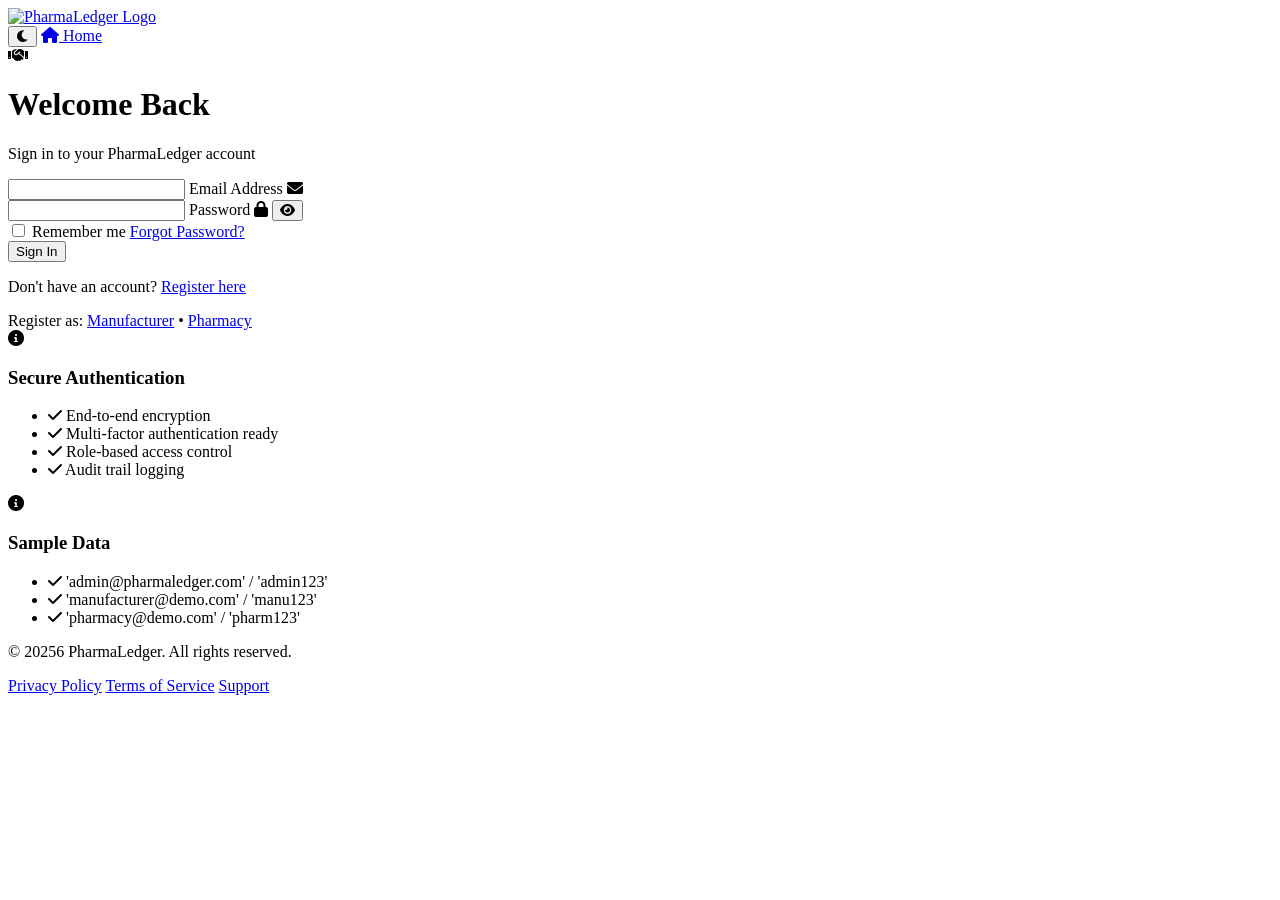
==== html/login.html @ 93283730 "add 3 files via upload" ====
<!DOCTYPE html>
<html lang="en" data-theme="light">

<head>
    <meta charset="UTF-8">
    <meta name="viewport" content="width=device-width, initial-scale=1.0">
    <meta name="description" content="PharmaLedger Login - Secure authentication for healthcare professionals">
    <title>Login - PharmaLedger</title>
    <link rel="shortcut icon" href="fas fa-moon" type="image/x-icon">
    <link rel="stylesheet" href="/css/login.css">
    <link href="https://cdnjs.cloudflare.com/ajax/libs/font-awesome/6.0.0/css/all.min.css" rel="stylesheet">
    <link href="https://fonts.googleapis.com/css2?family=Inter:wght@300;400;500;600;700&display=swap" rel="stylesheet">
</head>

<body>
    <!-- Background with animated gradients -->
    <div class="background">
        <div class="gradient-bg-1"></div>
        <div class="gradient-bg-2"></div>
        <div class="gradient-bg-3"></div>
    </div>

    <!-- Navigation Bar -->
    <nav class="navbar">
        <div class="nav-container">
            <div class="nav-logo">
                <a href="index.html" class="logo-link">
                    <img src="/images/favicon.png" alt="PharmaLedger Logo"  loading="eager" width="">
                </a>
            </div>

            <div class="nav-auth">
                <button class="theme-toggle" id="theme-toggle" aria-label="Toggle theme">
                    <i class="fas fa-moon" id="theme-icon"></i>
                </button>
                <a href="index.html" class="btn btn-outline">
                    <i class="fas fa-home"></i>
                    Home
                </a>
            </div>
        </div>
    </nav>

    <!-- Login Container -->
    <div class="login-container">
        <div class="login-card">
            <!-- Header -->
            <div class="login-header">
                <div class="header-icon">
                    <i class="fas fa-handshake"></i>
                </div>
                <h1>Welcome Back</h1>
                <p>Sign in to your PharmaLedger account</p>
            </div>

            <!-- Login Form -->
            <form class="login-form" id="login-form">
                <!-- Username/Email Field -->
                <div class="form-group">
                    <div class="input-wrapper">
                        <input type="email" id="email" name="email" required>
                        <label for="email" class="floating-label">Email Address</label>
                        <i class="fas fa-envelope input-icon"></i>
                    </div>
                </div>

                <!-- Password Field -->
                <div class="form-group">
                    <div class="input-wrapper">
                        <input type="password" id="password" name="password" required>
                        <label for="password" class="floating-label">Password</label>
                        <i class="fas fa-lock input-icon"></i>
                        <button type="button" class="password-toggle" id="password-toggle">
                            <i class="fas fa-eye"></i>
                        </button>
                    </div>
                </div>

                <!-- Error Message -->
                <div class="error-message" id="error-message" style="display: none;">
                    <i class="fas fa-exclamation-circle"></i>
                    <span id="error-text">Invalid email or password. Please try again.</span>
                </div>

                <!-- Remember Me & Forgot Password -->
                <div class="form-options">
                    <label class="checkbox-wrapper">
                        <input type="checkbox" id="remember-me" name="remember-me">
                        <span class="checkmark"></span>
                        <span class="checkbox-label">Remember me</span>
                    </label>
                    <a href="#forgot-password" class="forgot-password">Forgot Password?</a>
                </div>

                <!-- Login Button -->
                <button type="submit" class="login-btn" id="login-btn">
                    <span class="btn-text">Sign In</span>
                    <i class="fas fa-spinner fa-spin btn-spinner" style="display: none;"></i>
                </button>

                <!-- Success Message -->
                <div class="success-message" id="success-message" style="display: none;">
                    <i class="fas fa-check-circle"></i>
                    <span>Login successful! Redirecting...</span>
                </div>
            </form>

            <!-- Registration Link -->
            <div class="login-footer">
                <p>Don't have an account?
                    <a href="#register" class="register-link">Register here</a>
                </p>
                <div class="stakeholder-links">
                    <span>Register as:</span>
                    <a href="#register-manufacturer" class="stakeholder-link">Manufacturer</a>
                    <span>•</span>
                    <a href="#register-pharmacy" class="stakeholder-link">Pharmacy</a>
                </div>
            </div>
        </div>

        <!-- Additional Info Card -->
        <div class="info-card">
            <div class="info-header">
                <i class="fas fa-info-circle"></i>
                <h3>Secure Authentication</h3>
            </div>
            <ul class="info-list">
                <li><i class="fas fa-check"></i> End-to-end encryption</li>
                <li><i class="fas fa-check"></i> Multi-factor authentication ready</li>
                <li><i class="fas fa-check"></i> Role-based access control</li>
                <li><i class="fas fa-check"></i> Audit trail logging</li>
            </ul>
        </div>
        <div class="info-card">
            <div class="info-header">
                <i class="fas fa-info-circle"></i>
                <h3>Sample Data</h3>
            </div>
            <ul class="info-list">
                <li><i class="fas fa-check"></i> 'admin@pharmaledger.com' / 'admin123'</li>
                <li><i class="fas fa-check"></i> 'manufacturer@demo.com' / 'manu123'</li>
                <li><i class="fas fa-check"></i> 'pharmacy@demo.com' / 'pharm123'</li>
            </ul>
        </div>
    </div>

    <!-- Footer -->
    <footer class="login-footer-bottom">
        <div class="footer-content">
            <p>&copy; 20256 PharmaLedger. All rights reserved.</p>
            <div class="footer-links">
                <a href="#privacy">Privacy Policy</a>
                <a href="#terms">Terms of Service</a>
                <a href="#support">Support</a>
            </div>
        </div>
    </footer>

    <!-- Loading Overlay -->
    <div class="loading-overlay" id="loading-overlay" style="display: none;">
        <div class="loading-spinner">
            <div class="spinner"></div>
            <p>Authenticating...</p>
        </div>
    </div>

    <script src="/js/login.js"></script>
</body>

</html>
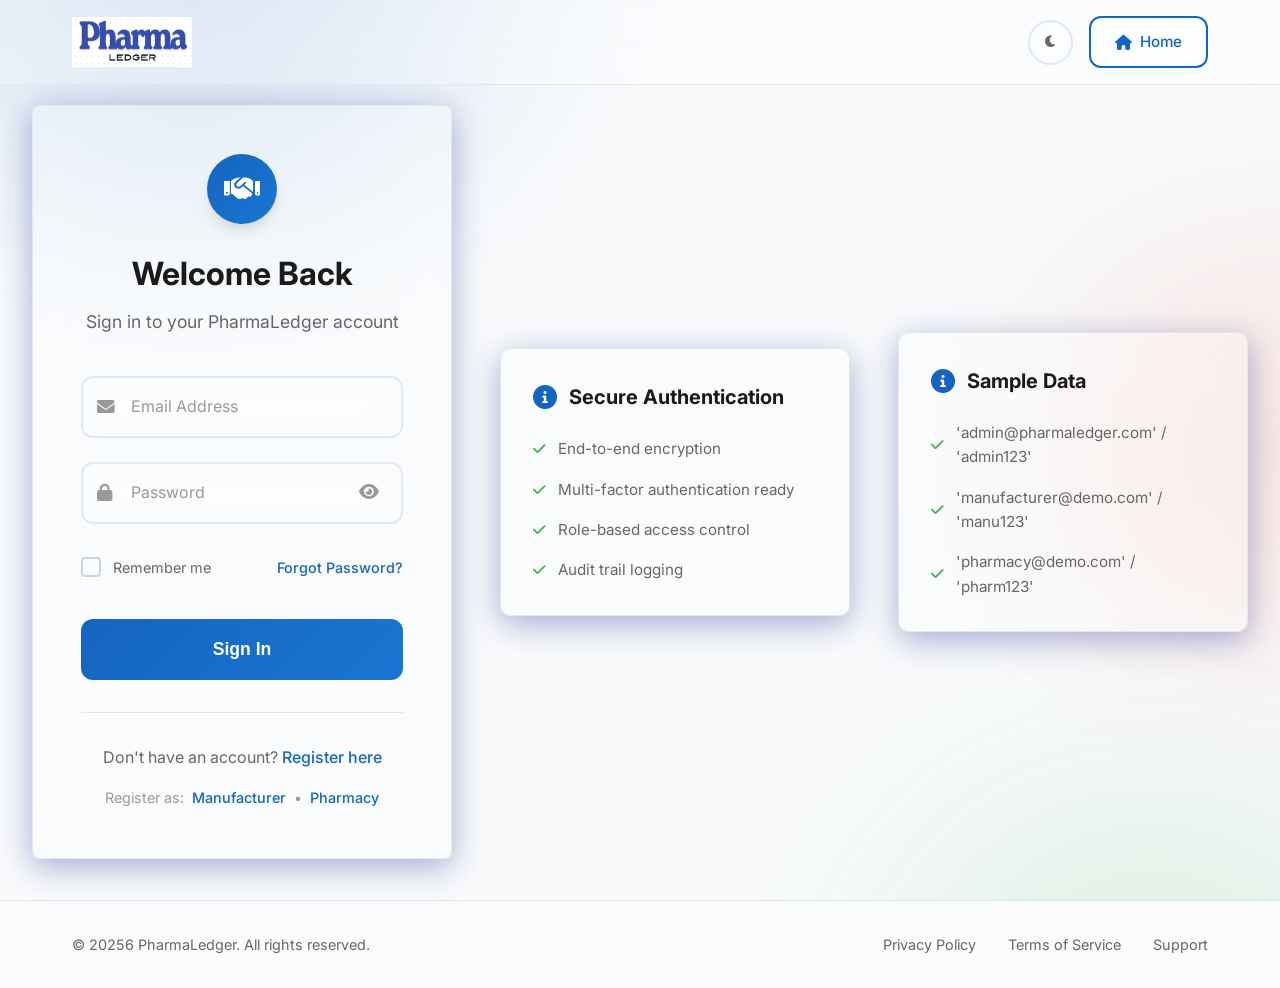
==== commit 4b00bdbe: "Update login.html" ====
--- a/html/login.html
+++ b/html/login.html
@@ -13,14 +13,12 @@
 </head>
 
 <body>
-    <!-- Background with animated gradients -->
     <div class="background">
         <div class="gradient-bg-1"></div>
         <div class="gradient-bg-2"></div>
         <div class="gradient-bg-3"></div>
     </div>
 
-    <!-- Navigation Bar -->
     <nav class="navbar">
         <div class="nav-container">
             <div class="nav-logo">
@@ -41,10 +39,8 @@
         </div>
     </nav>
 
-    <!-- Login Container -->
     <div class="login-container">
         <div class="login-card">
-            <!-- Header -->
             <div class="login-header">
                 <div class="header-icon">
                     <i class="fas fa-handshake"></i>
@@ -53,9 +49,7 @@
                 <p>Sign in to your PharmaLedger account</p>
             </div>
 
-            <!-- Login Form -->
             <form class="login-form" id="login-form">
-                <!-- Username/Email Field -->
                 <div class="form-group">
                     <div class="input-wrapper">
                         <input type="email" id="email" name="email" required>
@@ -64,7 +58,6 @@
                     </div>
                 </div>
 
-                <!-- Password Field -->
                 <div class="form-group">
                     <div class="input-wrapper">
                         <input type="password" id="password" name="password" required>
@@ -76,13 +69,11 @@
                     </div>
                 </div>
 
-                <!-- Error Message -->
                 <div class="error-message" id="error-message" style="display: none;">
                     <i class="fas fa-exclamation-circle"></i>
                     <span id="error-text">Invalid email or password. Please try again.</span>
                 </div>
 
-                <!-- Remember Me & Forgot Password -->
                 <div class="form-options">
                     <label class="checkbox-wrapper">
                         <input type="checkbox" id="remember-me" name="remember-me">
@@ -92,20 +83,17 @@
                     <a href="#forgot-password" class="forgot-password">Forgot Password?</a>
                 </div>
 
-                <!-- Login Button -->
                 <button type="submit" class="login-btn" id="login-btn">
                     <span class="btn-text">Sign In</span>
                     <i class="fas fa-spinner fa-spin btn-spinner" style="display: none;"></i>
                 </button>
 
-                <!-- Success Message -->
                 <div class="success-message" id="success-message" style="display: none;">
                     <i class="fas fa-check-circle"></i>
                     <span>Login successful! Redirecting...</span>
                 </div>
             </form>
 
-            <!-- Registration Link -->
             <div class="login-footer">
                 <p>Don't have an account?
                     <a href="#register" class="register-link">Register here</a>
@@ -119,7 +107,6 @@
             </div>
         </div>
 
-        <!-- Additional Info Card -->
         <div class="info-card">
             <div class="info-header">
                 <i class="fas fa-info-circle"></i>
@@ -145,7 +132,6 @@
         </div>
     </div>
 
-    <!-- Footer -->
     <footer class="login-footer-bottom">
         <div class="footer-content">
             <p>&copy; 20256 PharmaLedger. All rights reserved.</p>
@@ -157,7 +143,6 @@
         </div>
     </footer>
 
-    <!-- Loading Overlay -->
     <div class="loading-overlay" id="loading-overlay" style="display: none;">
         <div class="loading-spinner">
             <div class="spinner"></div>
@@ -168,4 +153,4 @@
     <script src="/js/login.js"></script>
 </body>
 
-</html>+</html>
--- a/css/login.css
+++ b/css/login.css
@@ -0,0 +1,884 @@
+* {
+    margin: 0;
+    padding: 0;
+    box-sizing: border-box;
+}
+
+html {
+    font-size: 16px;
+    scroll-behavior: smooth;
+}
+
+body {
+    font-family: 'Inter', -apple-system, BlinkMacSystemFont, 'Segoe UI', Roboto, sans-serif;
+    line-height: 1.6;
+    color: var(--text-primary);
+    background: var(--bg-primary);
+    transition: all 0.3s ease;
+    min-height: 100vh;
+    position: relative;
+    overflow-x: hidden;
+}
+
+:root {
+    --primary: #1565C0;
+    --primary-light: #1976D2;
+    --primary-dark: #0d47a1;
+    --secondary: #4CAF50;
+    --accent: #FF5722;
+    --success: #4CAF50;
+    --warning: #FF9800;
+    --danger: #F44336;
+
+    --text-primary: #1a1a1a;
+    --text-secondary: #666666;
+    --text-light: #999999;
+    --text-white: #ffffff;
+
+    --bg-primary: #f8fafc;
+    --bg-secondary: #ffffff;
+    --bg-tertiary: #f1f5f9;
+    --bg-glass: rgba(255, 255, 255, 0.25);
+    --bg-glass-dark: rgba(255, 255, 255, 0.15);
+
+    --border-light: #e2e8f0;
+    --border-medium: #cbd5e1;
+    --border-focus: #1565C0;
+
+    --shadow-sm: 0 1px 2px 0 rgba(0, 0, 0, 0.05);
+    --shadow-md: 0 4px 6px -1px rgba(0, 0, 0, 0.1), 0 2px 4px -1px rgba(0, 0, 0, 0.06);
+    --shadow-lg: 0 10px 15px -3px rgba(0, 0, 0, 0.1), 0 4px 6px -2px rgba(0, 0, 0, 0.05);
+    --shadow-xl: 0 20px 25px -5px rgba(0, 0, 0, 0.1), 0 10px 10px -5px rgba(0, 0, 0, 0.04);
+    --shadow-glass: 0 8px 32px 0 rgba(31, 38, 135, 0.37);
+
+    --backdrop-blur: blur(20px);
+}
+
+[data-theme="dark"] {
+    --text-primary: #f1f5f9;
+    --text-secondary: #cbd5e1;
+    --text-light: #94a3b8;
+
+    --bg-primary: #0f172a;
+    --bg-secondary: #1e293b;
+    --bg-tertiary: #334155;
+    --bg-glass: rgba(30, 41, 59, 0.25);
+    --bg-glass-dark: rgba(15, 23, 42, 0.4);
+
+    --border-light: #334155;
+    --border-medium: #475569;
+
+    --shadow-sm: 0 1px 2px 0 rgba(0, 0, 0, 0.3);
+    --shadow-md: 0 4px 6px -1px rgba(0, 0, 0, 0.3), 0 2px 4px -1px rgba(0, 0, 0, 0.2);
+    --shadow-lg: 0 10px 15px -3px rgba(0, 0, 0, 0.3), 0 4px 6px -2px rgba(0, 0, 0, 0.2);
+    --shadow-xl: 0 20px 25px -5px rgba(0, 0, 0, 0.4), 0 10px 10px -5px rgba(0, 0, 0, 0.3);
+    --shadow-glass: 0 8px 32px 0 rgba(0, 0, 0, 0.5);
+}
+
+.background {
+    position: fixed;
+    top: 0;
+    left: 0;
+    width: 100%;
+    height: 100%;
+    z-index: -1;
+    overflow: hidden;
+}
+
+.gradient-bg-1,
+.gradient-bg-2,
+.gradient-bg-3 {
+    position: absolute;
+    border-radius: 50%;
+    filter: blur(60px);
+    opacity: 0.7;
+    animation: float 20s ease-in-out infinite;
+}
+
+.gradient-bg-1 {
+    top: -50%;
+    left: -25%;
+    width: 80%;
+    height: 80%;
+    background: radial-gradient(circle, rgba(21, 101, 192, 0.3) 0%, transparent 70%);
+    animation-delay: 0s;
+}
+
+.gradient-bg-2 {
+    bottom: -50%;
+    right: -25%;
+    width: 70%;
+    height: 70%;
+    background: radial-gradient(circle, rgba(76, 175, 80, 0.25) 0%, transparent 70%);
+    animation-delay: 7s;
+}
+
+.gradient-bg-3 {
+    top: 20%;
+    right: -30%;
+    width: 60%;
+    height: 60%;
+    background: radial-gradient(circle, rgba(255, 87, 34, 0.2) 0%, transparent 70%);
+    animation-delay: 14s;
+}
+
+@keyframes float {
+
+    0%,
+    100% {
+        transform: translate(0, 0) rotate(0deg);
+    }
+
+    25% {
+        transform: translate(30px, -30px) rotate(90deg);
+    }
+
+    50% {
+        transform: translate(-20px, 20px) rotate(180deg);
+    }
+
+    75% {
+        transform: translate(-30px, -10px) rotate(270deg);
+    }
+}
+
+.navbar {
+    position: fixed;
+    top: 0;
+    left: 0;
+    right: 0;
+    background: var(--bg-glass);
+    backdrop-filter: var(--backdrop-blur);
+    border-bottom: 1px solid var(--border-light);
+    z-index: 1000;
+    transition: all 0.3s ease;
+}
+
+.nav-container {
+    display: flex;
+    align-items: center;
+    justify-content: space-between;
+    padding: 1rem 2rem;
+    max-width: 1200px;
+    margin: 0 auto;
+}
+
+.nav-logo .logo-link {
+    display: flex;
+    align-items: center;
+    gap: 0.75rem;
+    font-weight: 700;
+    font-size: 1.5rem;
+    color: var(--primary);
+    text-decoration: none;
+    transition: all 0.3s ease;
+}
+
+.nav-logo .logo-link:hover {
+    transform: scale(1.05);
+}
+
+.nav-logo img {
+    width: 120px;
+    height: 50px;
+}
+
+.nav-auth {
+    display: flex;
+    align-items: center;
+    gap: 1rem;
+}
+
+.theme-toggle {
+    background: var(--bg-glass);
+    border: 2px solid var(--border-light);
+    border-radius: 50%;
+    width: 45px;
+    height: 45px;
+    display: flex;
+    align-items: center;
+    justify-content: center;
+    cursor: pointer;
+    color: var(--text-secondary);
+    transition: all 0.3s ease;
+    backdrop-filter: var(--backdrop-blur);
+}
+
+.theme-toggle:hover {
+    background: var(--primary);
+    color: white;
+    border-color: var(--primary);
+    transform: rotate(180deg) scale(1.1);
+}
+
+.btn {
+    display: inline-flex;
+    align-items: center;
+    gap: 0.5rem;
+    padding: 0.75rem 1.5rem;
+    border: none;
+    border-radius: 0.75rem;
+    font-weight: 500;
+    font-size: 0.95rem;
+    text-decoration: none;
+    cursor: pointer;
+    transition: all 0.3s ease;
+    backdrop-filter: var(--backdrop-blur);
+}
+
+.btn-outline {
+    background: var(--bg-glass);
+    color: var(--primary);
+    border: 2px solid var(--primary);
+}
+
+.btn-outline:hover {
+    background: var(--primary);
+    color: white;
+    transform: translateY(-2px);
+    box-shadow: var(--shadow-lg);
+}
+
+.login-container {
+    display: flex;
+    align-items: center;
+    justify-content: center;
+    min-height: 100vh;
+    padding: 6rem 2rem 2rem;
+    gap: 3rem;
+}
+
+.login-card {
+    background: var(--bg-glass);
+    backdrop-filter: var(--backdrop-blur);
+    border: 1px solid var(--border-light);
+    border-radius: 0.5rem;
+    padding: 3rem;
+    width: 100%;
+    max-width: 450px;
+    box-shadow: var(--shadow-glass);
+    transition: all 0.3s ease;
+    position: relative;
+    overflow: hidden;
+}
+
+.login-card::before {
+    content: '';
+    position: absolute;
+    top: 0;
+    left: 0;
+    right: 0;
+    height: 4px;
+   
+}
+
+.login-card:hover {
+    transform: translateY(-5px);
+    box-shadow: var(--shadow-xl);
+}
+
+.login-header {
+    text-align: center;
+    margin-bottom: 2.5rem;
+}
+
+.header-icon {
+    width: 70px;
+    height: 70px;
+    background: linear-gradient(135deg, var(--primary) 0%, var(--primary-light) 100%);
+    border-radius: 50%;
+    display: flex;
+    align-items: center;
+    justify-content: center;
+    margin: 0 auto 1.5rem;
+    box-shadow: var(--shadow-lg);
+    animation: pulse 2s infinite;
+}
+
+@keyframes pulse {
+
+    0%,
+    100% {
+        transform: scale(1);
+    }
+
+    50% {
+        transform: scale(1.05);
+    }
+}
+
+.header-icon i {
+    font-size: 1.8rem;
+    color: white;
+}
+
+.login-header h1 {
+    font-size: 2rem;
+    font-weight: 700;
+    margin-bottom: 0.5rem;
+    color: var(--text-primary);
+}
+
+.login-header p {
+    color: var(--text-secondary);
+    font-size: 1.1rem;
+}
+
+.login-form {
+    display: flex;
+    flex-direction: column;
+    gap: 1.5rem;
+}
+
+.form-group {
+    position: relative;
+}
+
+.input-wrapper {
+    position: relative;
+    display: flex;
+    align-items: center;
+}
+
+.input-wrapper input {
+    width: 100%;
+    padding: 1.25rem 3rem 1.25rem 3rem;
+    border: 2px solid var(--border-light);
+    border-radius: 0.75rem;
+    background: var(--bg-glass-dark);
+    backdrop-filter: var(--backdrop-blur);
+    color: var(--text-primary);
+    font-size: 1rem;
+    transition: all 0.3s ease;
+    outline: none;
+}
+
+.input-wrapper input:focus {
+    border-color: var(--border-focus);
+    background: var(--bg-secondary);
+    box-shadow: 0 0 0 4px rgba(21, 101, 192, 0.1);
+    transform: translateY(-2px);
+}
+
+.input-wrapper input:valid,
+.input-wrapper input:focus {
+    border-color: var(--border-focus);
+}
+
+.floating-label {
+    position: absolute;
+    left: 3rem;
+    top: 50%;
+    transform: translateY(-50%);
+    background: var(--shadow-glass);
+    color: var(--text-light);
+    font-size: 1rem;
+    pointer-events: none;
+    transition: all 0.3s ease;
+    padding: 0 0.1rem;
+    border-radius: 0.25rem;
+}
+
+.input-wrapper input:focus+.floating-label,
+.input-wrapper input:valid+.floating-label {
+    top: 0;
+    left: 2.5rem;
+    font-size: 0.8rem;
+    color: var(--primary);
+    font-weight: 500;
+    background : rgba(30, 41, 59, 0.692);
+}
+
+.input-icon {
+    position: absolute;
+    left: 1rem;
+    color: var(--text-light);
+    font-size: 1.1rem;
+    transition: all 0.3s ease;
+}
+
+.input-wrapper input:focus~.input-icon {
+    color: var(--primary);
+    transform: scale(1.1);
+}
+
+.password-toggle {
+    position: absolute;
+    right: 1rem;
+    background: none;
+    border: none;
+    color: var(--text-light);
+    cursor: pointer;
+    font-size: 1.1rem;
+    transition: all 0.3s ease;
+    padding: 0.5rem;
+    border-radius: 0.25rem;
+}
+
+.password-toggle:hover {
+    color: var(--primary);
+    background: var(--bg-glass);
+}
+
+.error-message {
+    background: linear-gradient(135deg, rgba(244, 67, 54, 0.1) 0%, rgba(244, 67, 54, 0.05) 100%);
+    border: 1px solid rgba(244, 67, 54, 0.3);
+    border-radius: 0.75rem;
+    padding: 1rem;
+    display: flex;
+    align-items: center;
+    gap: 0.75rem;
+    color: var(--danger);
+    font-size: 0.95rem;
+    animation: slideDown 0.3s ease;
+    backdrop-filter: var(--backdrop-blur);
+}
+
+@keyframes slideDown {
+    from {
+        opacity: 0;
+        transform: translateY(-10px);
+    }
+
+    to {
+        opacity: 1;
+        transform: translateY(0);
+    }
+}
+
+.error-message i {
+    font-size: 1.2rem;
+    flex-shrink: 0;
+}
+
+.success-message {
+    background: linear-gradient(135deg, rgba(76, 175, 80, 0.1) 0%, rgba(76, 175, 80, 0.05) 100%);
+    border: 1px solid rgba(76, 175, 80, 0.3);
+    border-radius: 0.75rem;
+    padding: 1rem;
+    display: flex;
+    align-items: center;
+    gap: 0.75rem;
+    color: var(--success);
+    font-size: 0.95rem;
+    animation: slideDown 0.3s ease;
+    backdrop-filter: var(--backdrop-blur);
+}
+
+.success-message i {
+    font-size: 1.2rem;
+    flex-shrink: 0;
+}
+
+.form-options {
+    display: flex;
+    justify-content: space-between;
+    align-items: center;
+    margin: 0.5rem 0;
+}
+
+.checkbox-wrapper {
+    display: flex;
+    align-items: center;
+    gap: 0.75rem;
+    cursor: pointer;
+    user-select: none;
+}
+
+.checkbox-wrapper input[type="checkbox"] {
+    display: none;
+}
+
+.checkmark {
+    width: 20px;
+    height: 20px;
+    border: 2px solid var(--border-medium);
+    border-radius: 0.25rem;
+    position: relative;
+    background: var(--bg-glass);
+    transition: all 0.3s ease;
+}
+
+.checkbox-wrapper input[type="checkbox"]:checked+.checkmark {
+    background: var(--primary);
+    border-color: var(--primary);
+}
+
+.checkbox-wrapper input[type="checkbox"]:checked+.checkmark::after {
+    content: '';
+    position: absolute;
+    top: 2px;
+    left: 6px;
+    width: 4px;
+    height: 10px;
+    border: solid white;
+    border-width: 0 2px 2px 0;
+    transform: rotate(45deg);
+}
+
+.checkbox-label {
+    color: var(--text-secondary);
+    font-size: 0.9rem;
+}
+
+.forgot-password {
+    color: var(--primary);
+    text-decoration: none;
+    font-size: 0.9rem;
+    font-weight: 500;
+    transition: all 0.3s ease;
+}
+
+.forgot-password:hover {
+    color: var(--primary-dark);
+    text-decoration: underline;
+}
+
+.login-btn {
+    background: linear-gradient(135deg, var(--primary) 0%, var(--primary-light) 100%);
+    color: white;
+    border: none;
+    border-radius: 0.75rem;
+    padding: 1.25rem;
+    font-size: 1.1rem;
+    font-weight: 600;
+    cursor: pointer;
+    transition: all 0.3s ease;
+    position: relative;
+    overflow: hidden;
+    margin-top: 0.5rem;
+    display: flex;
+    align-items: center;
+    justify-content: center;
+    gap: 0.5rem;
+}
+
+.login-btn:hover {
+    background: linear-gradient(135deg, var(--primary-light) 0%, var(--primary) 100%);
+    transform: translateY(-2px);
+    box-shadow: var(--shadow-lg);
+}
+
+.login-btn:active {
+    transform: translateY(0);
+}
+
+.login-btn:disabled {
+    opacity: 0.7;
+    cursor: not-allowed;
+    transform: none;
+}
+
+.btn-spinner {
+    animation: spin 1s linear infinite;
+}
+
+@keyframes spin {
+    from {
+        transform: rotate(0deg);
+    }
+
+    to {
+        transform: rotate(360deg);
+    }
+}
+
+.login-footer {
+    text-align: center;
+    margin-top: 2rem;
+    padding-top: 2rem;
+    border-top: 1px solid var(--border-light);
+}
+
+.login-footer p {
+    color: var(--text-secondary);
+    margin-bottom: 1rem;
+}
+
+.register-link {
+    color: var(--primary);
+    text-decoration: none;
+    font-weight: 500;
+    transition: all 0.3s ease;
+}
+
+.register-link:hover {
+    color: var(--primary-dark);
+    text-decoration: underline;
+}
+
+.stakeholder-links {
+    display: flex;
+    align-items: center;
+    justify-content: center;
+    gap: 0.5rem;
+    font-size: 0.9rem;
+    color: var(--text-light);
+    margin-top: 0.5rem;
+}
+
+.stakeholder-link {
+    color: var(--primary);
+    text-decoration: none;
+    font-weight: 500;
+    transition: all 0.3s ease;
+}
+
+.stakeholder-link:hover {
+    color: var(--primary-dark);
+    text-decoration: underline;
+}
+
+.info-card {
+    background: var(--bg-glass);
+    backdrop-filter: var(--backdrop-blur);
+    border: 1px solid var(--border-light);
+    border-radius: 0.7rem;
+    padding: 2rem;
+    width: 100%;
+    max-width: 350px;
+    box-shadow: var(--shadow-glass);
+    transition: all 0.3s ease;
+}
+
+.info-card:hover {
+    transform: translateY(-5px);
+    box-shadow: var(--shadow-xl);
+}
+
+.info-header {
+    display: flex;
+    align-items: center;
+    gap: 0.75rem;
+    margin-bottom: 1.5rem;
+}
+
+.info-header i {
+    color: var(--primary);
+    font-size: 1.5rem;
+}
+
+.info-header h3 {
+    color: var(--text-primary);
+    font-size: 1.25rem;
+}
+
+.info-list {
+    list-style: none;
+    display: flex;
+    flex-direction: column;
+    gap: 1rem;
+}
+
+.info-list li {
+    display: flex;
+    align-items: center;
+    gap: 0.75rem;
+    color: var(--text-secondary);
+    font-size: 0.95rem;
+}
+
+.info-list i {
+    color: var(--success);
+    font-size: 0.9rem;
+    flex-shrink: 0;
+}
+
+.login-footer-bottom {
+    background: var(--bg-glass);
+    backdrop-filter: var(--backdrop-blur);
+    border-top: 1px solid var(--border-light);
+    padding: 2rem 0;
+    margin-top: auto;
+}
+
+.footer-content {
+    max-width: 1200px;
+    margin: 0 auto;
+    padding: 0 2rem;
+    display: flex;
+    justify-content: space-between;
+    align-items: center;
+}
+
+.footer-content p {
+    color: var(--text-secondary);
+    font-size: 0.9rem;
+}
+
+.footer-links {
+    display: flex;
+    gap: 2rem;
+}
+
+.footer-links a {
+    color: var(--text-secondary);
+    text-decoration: none;
+    font-size: 0.9rem;
+    transition: color 0.3s ease;
+}
+
+.footer-links a:hover {
+    color: var(--primary);
+}
+.loading-overlay {
+    position: fixed;
+    top: 0;
+    left: 0;
+    width: 100%;
+    height: 100%;
+    background: rgba(0, 0, 0, 0.5);
+    backdrop-filter: blur(10px);
+    z-index: 9999;
+    display: flex;
+    align-items: center;
+    justify-content: center;
+}
+
+.loading-spinner {
+    background: var(--bg-secondary);
+    border-radius: 1rem;
+    padding: 2rem;
+    text-align: center;
+    box-shadow: var(--shadow-xl);
+}
+
+.spinner {
+    width: 40px;
+    height: 40px;
+    border: 4px solid var(--border-light);
+    border-top: 4px solid var(--primary);
+    border-radius: 50%;
+    margin: 0 auto 1rem;
+    animation: spin 1s linear infinite;
+}
+
+.loading-spinner p {
+    color: var(--text-primary);
+    font-weight: 500;
+}
+
+/*reSPONSIVENESS SETTINGS  */
+@media (max-width: 1024px) {
+    .login-container {
+        flex-direction: column;
+        gap: 2rem;
+    }
+
+    .info-card {
+        max-width: 450px;
+    }
+}
+
+@media (max-width: 768px) {
+    .login-container {
+        padding: 5rem 1rem 2rem;
+    }
+
+    .login-card {
+        padding: 2rem;
+    }
+
+    .nav-container {
+        padding: 1rem;
+    }
+
+    .login-header h1 {
+        font-size: 1.75rem;
+    }
+
+    .form-options {
+        flex-direction: column;
+        align-items: stretch;
+        gap: 1rem;
+    }
+
+    .stakeholder-links {
+        flex-direction: column;
+        gap: 0.25rem;
+    }
+
+    .footer-content {
+        flex-direction: column;
+        gap: 1rem;
+        text-align: center;
+    }
+
+    .footer-links {
+        gap: 1rem;
+    }
+}
+
+@media (max-width: 480px) {
+    .login-card {
+        padding: 1.5rem;
+        margin: 0 1rem;
+    }
+
+    .header-icon {
+        width: 60px;
+        height: 60px;
+    }
+
+    .header-icon i {
+        font-size: 1.5rem;
+    }
+
+    .login-header h1 {
+        font-size: 1.5rem;
+    }
+
+    .input-wrapper input {
+        padding: 1rem 2.5rem 1rem 2.5rem;
+    }
+
+    .floating-label {
+        left: 2.5rem;
+    }
+
+    .input-wrapper input:focus+.floating-label,
+    .input-wrapper input:valid+.floating-label {
+        left: 2rem;
+    }
+}
+
+/* SETTING GLOBAL ANIMATIONS */
+@media (prefers-reduced-motion: reduce) {
+    * {
+        animation-duration: 0.01ms !important;
+        animation-iteration-count: 1 !important;
+        transition-duration: 0.01ms !important;
+    }
+}
+
+*:focus {
+    outline: 2px solid var(--primary);
+    outline-offset: 2px;
+}
+
+::selection {
+    background: var(--primary);
+    color: white;
+}
+
+::-moz-selection {
+    background: var(--primary);
+    color: white;
+}
+
+::-webkit-scrollbar {
+    width: 8px;
+}
+
+::-webkit-scrollbar-track {
+    background: var(--bg-secondary);
+}
+
+::-webkit-scrollbar-thumb {
+    background: var(--primary);
+    border-radius: 4px;
+}
+
+::-webkit-scrollbar-thumb:hover {
+    background: var(--primary-dark);
+}
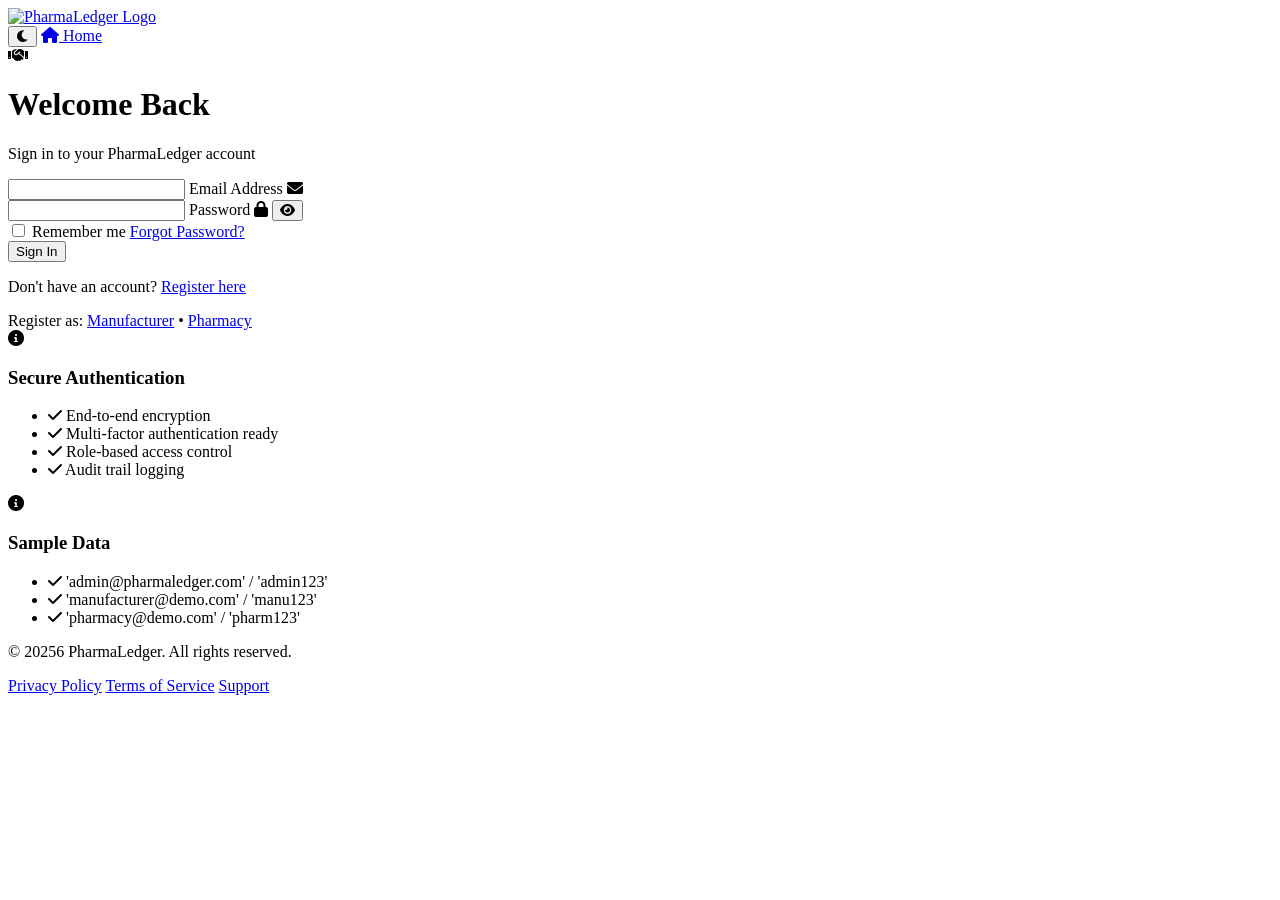
==== commit f3f53706: "Update login.html" ====
--- a/html/login.html
+++ b/html/login.html
@@ -7,7 +7,7 @@
     <meta name="description" content="PharmaLedger Login - Secure authentication for healthcare professionals">
     <title>Login - PharmaLedger</title>
     <link rel="shortcut icon" href="fas fa-moon" type="image/x-icon">
-    <link rel="stylesheet" href="/css/login.css">
+    <link rel="stylesheet" href="css/login.css">
     <link href="https://cdnjs.cloudflare.com/ajax/libs/font-awesome/6.0.0/css/all.min.css" rel="stylesheet">
     <link href="https://fonts.googleapis.com/css2?family=Inter:wght@300;400;500;600;700&display=swap" rel="stylesheet">
 </head>
@@ -23,7 +23,7 @@
         <div class="nav-container">
             <div class="nav-logo">
                 <a href="index.html" class="logo-link">
-                    <img src="/images/favicon.png" alt="PharmaLedger Logo"  loading="eager" width="">
+                    <img src="images/favicon.png" alt="PharmaLedger Logo"  loading="eager" width="">
                 </a>
             </div>
 
@@ -150,7 +150,8 @@
         </div>
     </div>
 
-    <script src="/js/login.js"></script>
+    <script src="js/login.js"></script>
 </body>
 
 </html>
+
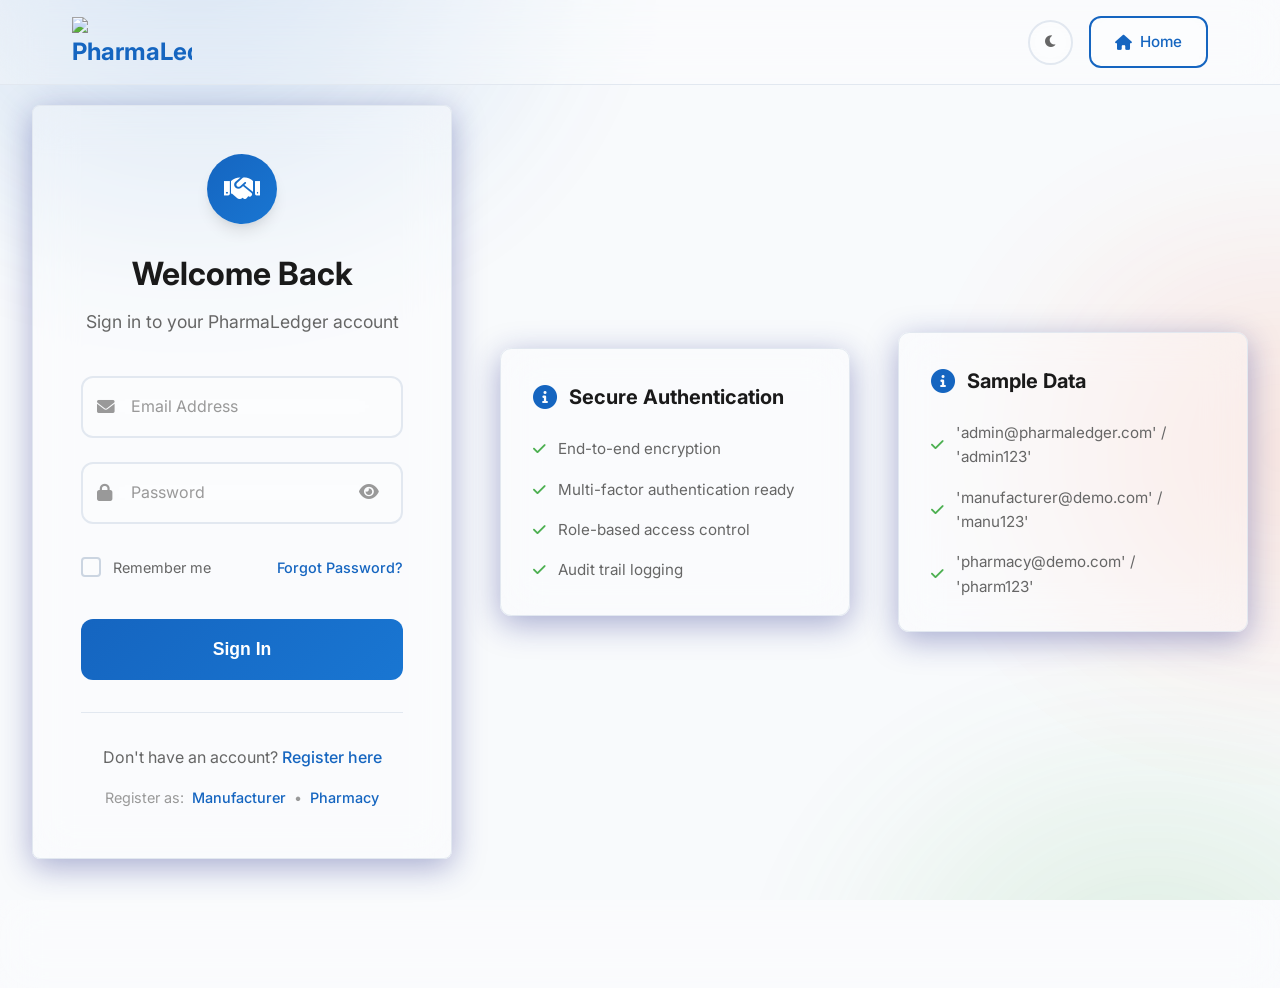
==== commit ce1c4df6: "Update login.html" ====
--- a/html/login.html
+++ b/html/login.html
@@ -7,7 +7,7 @@
     <meta name="description" content="PharmaLedger Login - Secure authentication for healthcare professionals">
     <title>Login - PharmaLedger</title>
     <link rel="shortcut icon" href="fas fa-moon" type="image/x-icon">
-    <link rel="stylesheet" href="css/login.css">
+    <link rel="stylesheet" href="/css/login.css">
     <link href="https://cdnjs.cloudflare.com/ajax/libs/font-awesome/6.0.0/css/all.min.css" rel="stylesheet">
     <link href="https://fonts.googleapis.com/css2?family=Inter:wght@300;400;500;600;700&display=swap" rel="stylesheet">
 </head>
@@ -155,3 +155,4 @@
 
 </html>
 
+
--- a/css/login.css
+++ b/css/login.css
@@ -0,0 +1,884 @@
+* {
+    margin: 0;
+    padding: 0;
+    box-sizing: border-box;
+}
+
+html {
+    font-size: 16px;
+    scroll-behavior: smooth;
+}
+
+body {
+    font-family: 'Inter', -apple-system, BlinkMacSystemFont, 'Segoe UI', Roboto, sans-serif;
+    line-height: 1.6;
+    color: var(--text-primary);
+    background: var(--bg-primary);
+    transition: all 0.3s ease;
+    min-height: 100vh;
+    position: relative;
+    overflow-x: hidden;
+}
+
+:root {
+    --primary: #1565C0;
+    --primary-light: #1976D2;
+    --primary-dark: #0d47a1;
+    --secondary: #4CAF50;
+    --accent: #FF5722;
+    --success: #4CAF50;
+    --warning: #FF9800;
+    --danger: #F44336;
+
+    --text-primary: #1a1a1a;
+    --text-secondary: #666666;
+    --text-light: #999999;
+    --text-white: #ffffff;
+
+    --bg-primary: #f8fafc;
+    --bg-secondary: #ffffff;
+    --bg-tertiary: #f1f5f9;
+    --bg-glass: rgba(255, 255, 255, 0.25);
+    --bg-glass-dark: rgba(255, 255, 255, 0.15);
+
+    --border-light: #e2e8f0;
+    --border-medium: #cbd5e1;
+    --border-focus: #1565C0;
+
+    --shadow-sm: 0 1px 2px 0 rgba(0, 0, 0, 0.05);
+    --shadow-md: 0 4px 6px -1px rgba(0, 0, 0, 0.1), 0 2px 4px -1px rgba(0, 0, 0, 0.06);
+    --shadow-lg: 0 10px 15px -3px rgba(0, 0, 0, 0.1), 0 4px 6px -2px rgba(0, 0, 0, 0.05);
+    --shadow-xl: 0 20px 25px -5px rgba(0, 0, 0, 0.1), 0 10px 10px -5px rgba(0, 0, 0, 0.04);
+    --shadow-glass: 0 8px 32px 0 rgba(31, 38, 135, 0.37);
+
+    --backdrop-blur: blur(20px);
+}
+
+[data-theme="dark"] {
+    --text-primary: #f1f5f9;
+    --text-secondary: #cbd5e1;
+    --text-light: #94a3b8;
+
+    --bg-primary: #0f172a;
+    --bg-secondary: #1e293b;
+    --bg-tertiary: #334155;
+    --bg-glass: rgba(30, 41, 59, 0.25);
+    --bg-glass-dark: rgba(15, 23, 42, 0.4);
+
+    --border-light: #334155;
+    --border-medium: #475569;
+
+    --shadow-sm: 0 1px 2px 0 rgba(0, 0, 0, 0.3);
+    --shadow-md: 0 4px 6px -1px rgba(0, 0, 0, 0.3), 0 2px 4px -1px rgba(0, 0, 0, 0.2);
+    --shadow-lg: 0 10px 15px -3px rgba(0, 0, 0, 0.3), 0 4px 6px -2px rgba(0, 0, 0, 0.2);
+    --shadow-xl: 0 20px 25px -5px rgba(0, 0, 0, 0.4), 0 10px 10px -5px rgba(0, 0, 0, 0.3);
+    --shadow-glass: 0 8px 32px 0 rgba(0, 0, 0, 0.5);
+}
+
+.background {
+    position: fixed;
+    top: 0;
+    left: 0;
+    width: 100%;
+    height: 100%;
+    z-index: -1;
+    overflow: hidden;
+}
+
+.gradient-bg-1,
+.gradient-bg-2,
+.gradient-bg-3 {
+    position: absolute;
+    border-radius: 50%;
+    filter: blur(60px);
+    opacity: 0.7;
+    animation: float 20s ease-in-out infinite;
+}
+
+.gradient-bg-1 {
+    top: -50%;
+    left: -25%;
+    width: 80%;
+    height: 80%;
+    background: radial-gradient(circle, rgba(21, 101, 192, 0.3) 0%, transparent 70%);
+    animation-delay: 0s;
+}
+
+.gradient-bg-2 {
+    bottom: -50%;
+    right: -25%;
+    width: 70%;
+    height: 70%;
+    background: radial-gradient(circle, rgba(76, 175, 80, 0.25) 0%, transparent 70%);
+    animation-delay: 7s;
+}
+
+.gradient-bg-3 {
+    top: 20%;
+    right: -30%;
+    width: 60%;
+    height: 60%;
+    background: radial-gradient(circle, rgba(255, 87, 34, 0.2) 0%, transparent 70%);
+    animation-delay: 14s;
+}
+
+@keyframes float {
+
+    0%,
+    100% {
+        transform: translate(0, 0) rotate(0deg);
+    }
+
+    25% {
+        transform: translate(30px, -30px) rotate(90deg);
+    }
+
+    50% {
+        transform: translate(-20px, 20px) rotate(180deg);
+    }
+
+    75% {
+        transform: translate(-30px, -10px) rotate(270deg);
+    }
+}
+
+.navbar {
+    position: fixed;
+    top: 0;
+    left: 0;
+    right: 0;
+    background: var(--bg-glass);
+    backdrop-filter: var(--backdrop-blur);
+    border-bottom: 1px solid var(--border-light);
+    z-index: 1000;
+    transition: all 0.3s ease;
+}
+
+.nav-container {
+    display: flex;
+    align-items: center;
+    justify-content: space-between;
+    padding: 1rem 2rem;
+    max-width: 1200px;
+    margin: 0 auto;
+}
+
+.nav-logo .logo-link {
+    display: flex;
+    align-items: center;
+    gap: 0.75rem;
+    font-weight: 700;
+    font-size: 1.5rem;
+    color: var(--primary);
+    text-decoration: none;
+    transition: all 0.3s ease;
+}
+
+.nav-logo .logo-link:hover {
+    transform: scale(1.05);
+}
+
+.nav-logo img {
+    width: 120px;
+    height: 50px;
+}
+
+.nav-auth {
+    display: flex;
+    align-items: center;
+    gap: 1rem;
+}
+
+.theme-toggle {
+    background: var(--bg-glass);
+    border: 2px solid var(--border-light);
+    border-radius: 50%;
+    width: 45px;
+    height: 45px;
+    display: flex;
+    align-items: center;
+    justify-content: center;
+    cursor: pointer;
+    color: var(--text-secondary);
+    transition: all 0.3s ease;
+    backdrop-filter: var(--backdrop-blur);
+}
+
+.theme-toggle:hover {
+    background: var(--primary);
+    color: white;
+    border-color: var(--primary);
+    transform: rotate(180deg) scale(1.1);
+}
+
+.btn {
+    display: inline-flex;
+    align-items: center;
+    gap: 0.5rem;
+    padding: 0.75rem 1.5rem;
+    border: none;
+    border-radius: 0.75rem;
+    font-weight: 500;
+    font-size: 0.95rem;
+    text-decoration: none;
+    cursor: pointer;
+    transition: all 0.3s ease;
+    backdrop-filter: var(--backdrop-blur);
+}
+
+.btn-outline {
+    background: var(--bg-glass);
+    color: var(--primary);
+    border: 2px solid var(--primary);
+}
+
+.btn-outline:hover {
+    background: var(--primary);
+    color: white;
+    transform: translateY(-2px);
+    box-shadow: var(--shadow-lg);
+}
+
+.login-container {
+    display: flex;
+    align-items: center;
+    justify-content: center;
+    min-height: 100vh;
+    padding: 6rem 2rem 2rem;
+    gap: 3rem;
+}
+
+.login-card {
+    background: var(--bg-glass);
+    backdrop-filter: var(--backdrop-blur);
+    border: 1px solid var(--border-light);
+    border-radius: 0.5rem;
+    padding: 3rem;
+    width: 100%;
+    max-width: 450px;
+    box-shadow: var(--shadow-glass);
+    transition: all 0.3s ease;
+    position: relative;
+    overflow: hidden;
+}
+
+.login-card::before {
+    content: '';
+    position: absolute;
+    top: 0;
+    left: 0;
+    right: 0;
+    height: 4px;
+   
+}
+
+.login-card:hover {
+    transform: translateY(-5px);
+    box-shadow: var(--shadow-xl);
+}
+
+.login-header {
+    text-align: center;
+    margin-bottom: 2.5rem;
+}
+
+.header-icon {
+    width: 70px;
+    height: 70px;
+    background: linear-gradient(135deg, var(--primary) 0%, var(--primary-light) 100%);
+    border-radius: 50%;
+    display: flex;
+    align-items: center;
+    justify-content: center;
+    margin: 0 auto 1.5rem;
+    box-shadow: var(--shadow-lg);
+    animation: pulse 2s infinite;
+}
+
+@keyframes pulse {
+
+    0%,
+    100% {
+        transform: scale(1);
+    }
+
+    50% {
+        transform: scale(1.05);
+    }
+}
+
+.header-icon i {
+    font-size: 1.8rem;
+    color: white;
+}
+
+.login-header h1 {
+    font-size: 2rem;
+    font-weight: 700;
+    margin-bottom: 0.5rem;
+    color: var(--text-primary);
+}
+
+.login-header p {
+    color: var(--text-secondary);
+    font-size: 1.1rem;
+}
+
+.login-form {
+    display: flex;
+    flex-direction: column;
+    gap: 1.5rem;
+}
+
+.form-group {
+    position: relative;
+}
+
+.input-wrapper {
+    position: relative;
+    display: flex;
+    align-items: center;
+}
+
+.input-wrapper input {
+    width: 100%;
+    padding: 1.25rem 3rem 1.25rem 3rem;
+    border: 2px solid var(--border-light);
+    border-radius: 0.75rem;
+    background: var(--bg-glass-dark);
+    backdrop-filter: var(--backdrop-blur);
+    color: var(--text-primary);
+    font-size: 1rem;
+    transition: all 0.3s ease;
+    outline: none;
+}
+
+.input-wrapper input:focus {
+    border-color: var(--border-focus);
+    background: var(--bg-secondary);
+    box-shadow: 0 0 0 4px rgba(21, 101, 192, 0.1);
+    transform: translateY(-2px);
+}
+
+.input-wrapper input:valid,
+.input-wrapper input:focus {
+    border-color: var(--border-focus);
+}
+
+.floating-label {
+    position: absolute;
+    left: 3rem;
+    top: 50%;
+    transform: translateY(-50%);
+    background: var(--shadow-glass);
+    color: var(--text-light);
+    font-size: 1rem;
+    pointer-events: none;
+    transition: all 0.3s ease;
+    padding: 0 0.1rem;
+    border-radius: 0.25rem;
+}
+
+.input-wrapper input:focus+.floating-label,
+.input-wrapper input:valid+.floating-label {
+    top: 0;
+    left: 2.5rem;
+    font-size: 0.8rem;
+    color: var(--primary);
+    font-weight: 500;
+    background : rgba(30, 41, 59, 0.692);
+}
+
+.input-icon {
+    position: absolute;
+    left: 1rem;
+    color: var(--text-light);
+    font-size: 1.1rem;
+    transition: all 0.3s ease;
+}
+
+.input-wrapper input:focus~.input-icon {
+    color: var(--primary);
+    transform: scale(1.1);
+}
+
+.password-toggle {
+    position: absolute;
+    right: 1rem;
+    background: none;
+    border: none;
+    color: var(--text-light);
+    cursor: pointer;
+    font-size: 1.1rem;
+    transition: all 0.3s ease;
+    padding: 0.5rem;
+    border-radius: 0.25rem;
+}
+
+.password-toggle:hover {
+    color: var(--primary);
+    background: var(--bg-glass);
+}
+
+.error-message {
+    background: linear-gradient(135deg, rgba(244, 67, 54, 0.1) 0%, rgba(244, 67, 54, 0.05) 100%);
+    border: 1px solid rgba(244, 67, 54, 0.3);
+    border-radius: 0.75rem;
+    padding: 1rem;
+    display: flex;
+    align-items: center;
+    gap: 0.75rem;
+    color: var(--danger);
+    font-size: 0.95rem;
+    animation: slideDown 0.3s ease;
+    backdrop-filter: var(--backdrop-blur);
+}
+
+@keyframes slideDown {
+    from {
+        opacity: 0;
+        transform: translateY(-10px);
+    }
+
+    to {
+        opacity: 1;
+        transform: translateY(0);
+    }
+}
+
+.error-message i {
+    font-size: 1.2rem;
+    flex-shrink: 0;
+}
+
+.success-message {
+    background: linear-gradient(135deg, rgba(76, 175, 80, 0.1) 0%, rgba(76, 175, 80, 0.05) 100%);
+    border: 1px solid rgba(76, 175, 80, 0.3);
+    border-radius: 0.75rem;
+    padding: 1rem;
+    display: flex;
+    align-items: center;
+    gap: 0.75rem;
+    color: var(--success);
+    font-size: 0.95rem;
+    animation: slideDown 0.3s ease;
+    backdrop-filter: var(--backdrop-blur);
+}
+
+.success-message i {
+    font-size: 1.2rem;
+    flex-shrink: 0;
+}
+
+.form-options {
+    display: flex;
+    justify-content: space-between;
+    align-items: center;
+    margin: 0.5rem 0;
+}
+
+.checkbox-wrapper {
+    display: flex;
+    align-items: center;
+    gap: 0.75rem;
+    cursor: pointer;
+    user-select: none;
+}
+
+.checkbox-wrapper input[type="checkbox"] {
+    display: none;
+}
+
+.checkmark {
+    width: 20px;
+    height: 20px;
+    border: 2px solid var(--border-medium);
+    border-radius: 0.25rem;
+    position: relative;
+    background: var(--bg-glass);
+    transition: all 0.3s ease;
+}
+
+.checkbox-wrapper input[type="checkbox"]:checked+.checkmark {
+    background: var(--primary);
+    border-color: var(--primary);
+}
+
+.checkbox-wrapper input[type="checkbox"]:checked+.checkmark::after {
+    content: '';
+    position: absolute;
+    top: 2px;
+    left: 6px;
+    width: 4px;
+    height: 10px;
+    border: solid white;
+    border-width: 0 2px 2px 0;
+    transform: rotate(45deg);
+}
+
+.checkbox-label {
+    color: var(--text-secondary);
+    font-size: 0.9rem;
+}
+
+.forgot-password {
+    color: var(--primary);
+    text-decoration: none;
+    font-size: 0.9rem;
+    font-weight: 500;
+    transition: all 0.3s ease;
+}
+
+.forgot-password:hover {
+    color: var(--primary-dark);
+    text-decoration: underline;
+}
+
+.login-btn {
+    background: linear-gradient(135deg, var(--primary) 0%, var(--primary-light) 100%);
+    color: white;
+    border: none;
+    border-radius: 0.75rem;
+    padding: 1.25rem;
+    font-size: 1.1rem;
+    font-weight: 600;
+    cursor: pointer;
+    transition: all 0.3s ease;
+    position: relative;
+    overflow: hidden;
+    margin-top: 0.5rem;
+    display: flex;
+    align-items: center;
+    justify-content: center;
+    gap: 0.5rem;
+}
+
+.login-btn:hover {
+    background: linear-gradient(135deg, var(--primary-light) 0%, var(--primary) 100%);
+    transform: translateY(-2px);
+    box-shadow: var(--shadow-lg);
+}
+
+.login-btn:active {
+    transform: translateY(0);
+}
+
+.login-btn:disabled {
+    opacity: 0.7;
+    cursor: not-allowed;
+    transform: none;
+}
+
+.btn-spinner {
+    animation: spin 1s linear infinite;
+}
+
+@keyframes spin {
+    from {
+        transform: rotate(0deg);
+    }
+
+    to {
+        transform: rotate(360deg);
+    }
+}
+
+.login-footer {
+    text-align: center;
+    margin-top: 2rem;
+    padding-top: 2rem;
+    border-top: 1px solid var(--border-light);
+}
+
+.login-footer p {
+    color: var(--text-secondary);
+    margin-bottom: 1rem;
+}
+
+.register-link {
+    color: var(--primary);
+    text-decoration: none;
+    font-weight: 500;
+    transition: all 0.3s ease;
+}
+
+.register-link:hover {
+    color: var(--primary-dark);
+    text-decoration: underline;
+}
+
+.stakeholder-links {
+    display: flex;
+    align-items: center;
+    justify-content: center;
+    gap: 0.5rem;
+    font-size: 0.9rem;
+    color: var(--text-light);
+    margin-top: 0.5rem;
+}
+
+.stakeholder-link {
+    color: var(--primary);
+    text-decoration: none;
+    font-weight: 500;
+    transition: all 0.3s ease;
+}
+
+.stakeholder-link:hover {
+    color: var(--primary-dark);
+    text-decoration: underline;
+}
+
+.info-card {
+    background: var(--bg-glass);
+    backdrop-filter: var(--backdrop-blur);
+    border: 1px solid var(--border-light);
+    border-radius: 0.7rem;
+    padding: 2rem;
+    width: 100%;
+    max-width: 350px;
+    box-shadow: var(--shadow-glass);
+    transition: all 0.3s ease;
+}
+
+.info-card:hover {
+    transform: translateY(-5px);
+    box-shadow: var(--shadow-xl);
+}
+
+.info-header {
+    display: flex;
+    align-items: center;
+    gap: 0.75rem;
+    margin-bottom: 1.5rem;
+}
+
+.info-header i {
+    color: var(--primary);
+    font-size: 1.5rem;
+}
+
+.info-header h3 {
+    color: var(--text-primary);
+    font-size: 1.25rem;
+}
+
+.info-list {
+    list-style: none;
+    display: flex;
+    flex-direction: column;
+    gap: 1rem;
+}
+
+.info-list li {
+    display: flex;
+    align-items: center;
+    gap: 0.75rem;
+    color: var(--text-secondary);
+    font-size: 0.95rem;
+}
+
+.info-list i {
+    color: var(--success);
+    font-size: 0.9rem;
+    flex-shrink: 0;
+}
+
+.login-footer-bottom {
+    background: var(--bg-glass);
+    backdrop-filter: var(--backdrop-blur);
+    border-top: 1px solid var(--border-light);
+    padding: 2rem 0;
+    margin-top: auto;
+}
+
+.footer-content {
+    max-width: 1200px;
+    margin: 0 auto;
+    padding: 0 2rem;
+    display: flex;
+    justify-content: space-between;
+    align-items: center;
+}
+
+.footer-content p {
+    color: var(--text-secondary);
+    font-size: 0.9rem;
+}
+
+.footer-links {
+    display: flex;
+    gap: 2rem;
+}
+
+.footer-links a {
+    color: var(--text-secondary);
+    text-decoration: none;
+    font-size: 0.9rem;
+    transition: color 0.3s ease;
+}
+
+.footer-links a:hover {
+    color: var(--primary);
+}
+.loading-overlay {
+    position: fixed;
+    top: 0;
+    left: 0;
+    width: 100%;
+    height: 100%;
+    background: rgba(0, 0, 0, 0.5);
+    backdrop-filter: blur(10px);
+    z-index: 9999;
+    display: flex;
+    align-items: center;
+    justify-content: center;
+}
+
+.loading-spinner {
+    background: var(--bg-secondary);
+    border-radius: 1rem;
+    padding: 2rem;
+    text-align: center;
+    box-shadow: var(--shadow-xl);
+}
+
+.spinner {
+    width: 40px;
+    height: 40px;
+    border: 4px solid var(--border-light);
+    border-top: 4px solid var(--primary);
+    border-radius: 50%;
+    margin: 0 auto 1rem;
+    animation: spin 1s linear infinite;
+}
+
+.loading-spinner p {
+    color: var(--text-primary);
+    font-weight: 500;
+}
+
+/*reSPONSIVENESS SETTINGS  */
+@media (max-width: 1024px) {
+    .login-container {
+        flex-direction: column;
+        gap: 2rem;
+    }
+
+    .info-card {
+        max-width: 450px;
+    }
+}
+
+@media (max-width: 768px) {
+    .login-container {
+        padding: 5rem 1rem 2rem;
+    }
+
+    .login-card {
+        padding: 2rem;
+    }
+
+    .nav-container {
+        padding: 1rem;
+    }
+
+    .login-header h1 {
+        font-size: 1.75rem;
+    }
+
+    .form-options {
+        flex-direction: column;
+        align-items: stretch;
+        gap: 1rem;
+    }
+
+    .stakeholder-links {
+        flex-direction: column;
+        gap: 0.25rem;
+    }
+
+    .footer-content {
+        flex-direction: column;
+        gap: 1rem;
+        text-align: center;
+    }
+
+    .footer-links {
+        gap: 1rem;
+    }
+}
+
+@media (max-width: 480px) {
+    .login-card {
+        padding: 1.5rem;
+        margin: 0 1rem;
+    }
+
+    .header-icon {
+        width: 60px;
+        height: 60px;
+    }
+
+    .header-icon i {
+        font-size: 1.5rem;
+    }
+
+    .login-header h1 {
+        font-size: 1.5rem;
+    }
+
+    .input-wrapper input {
+        padding: 1rem 2.5rem 1rem 2.5rem;
+    }
+
+    .floating-label {
+        left: 2.5rem;
+    }
+
+    .input-wrapper input:focus+.floating-label,
+    .input-wrapper input:valid+.floating-label {
+        left: 2rem;
+    }
+}
+
+/* SETTING GLOBAL ANIMATIONS */
+@media (prefers-reduced-motion: reduce) {
+    * {
+        animation-duration: 0.01ms !important;
+        animation-iteration-count: 1 !important;
+        transition-duration: 0.01ms !important;
+    }
+}
+
+*:focus {
+    outline: 2px solid var(--primary);
+    outline-offset: 2px;
+}
+
+::selection {
+    background: var(--primary);
+    color: white;
+}
+
+::-moz-selection {
+    background: var(--primary);
+    color: white;
+}
+
+::-webkit-scrollbar {
+    width: 8px;
+}
+
+::-webkit-scrollbar-track {
+    background: var(--bg-secondary);
+}
+
+::-webkit-scrollbar-thumb {
+    background: var(--primary);
+    border-radius: 4px;
+}
+
+::-webkit-scrollbar-thumb:hover {
+    background: var(--primary-dark);
+}
